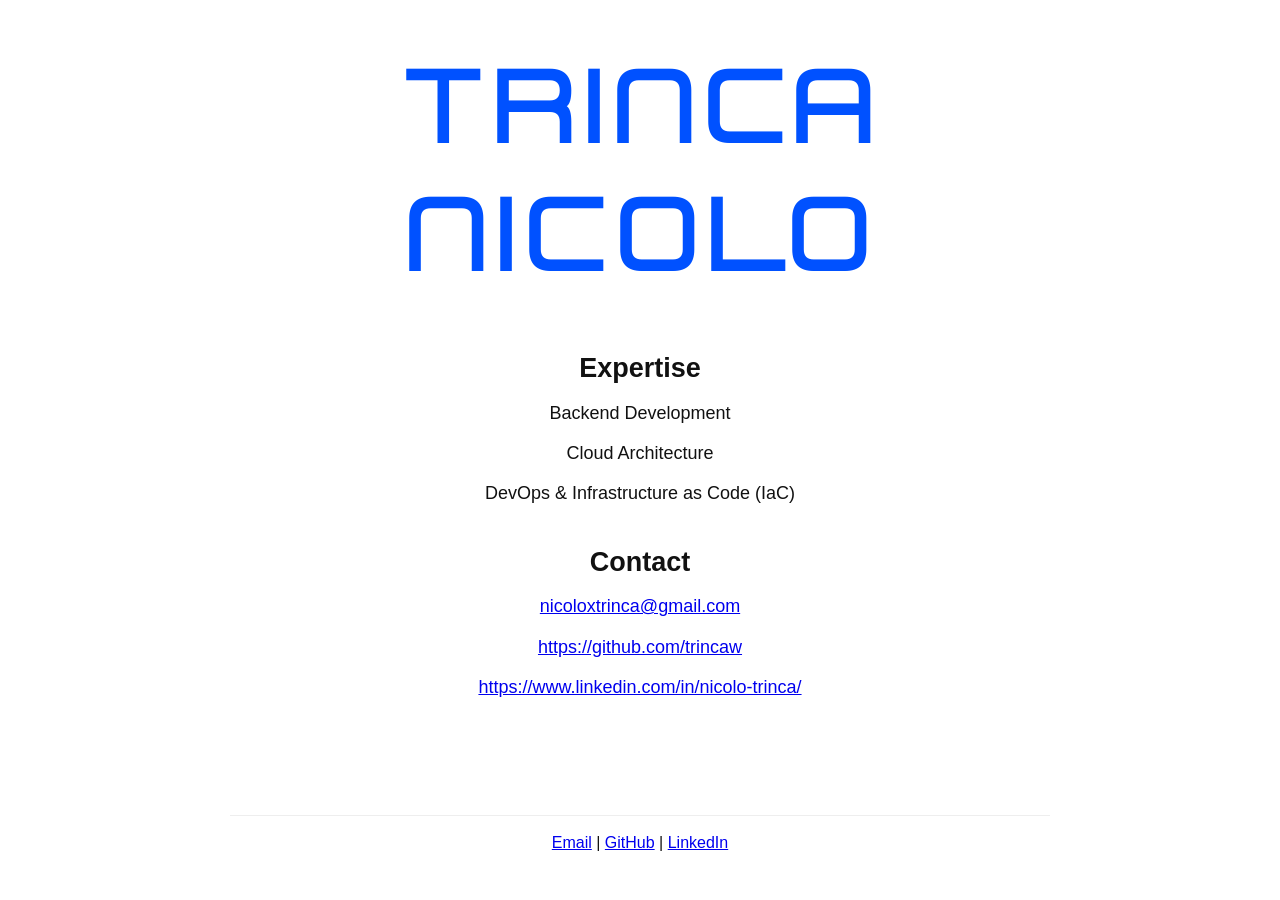
==== index.html @ 822cd82f "Revert "new spacing" This reverts commit 8d7270dfba1f56502f96ddf7203b3effe78c3026." ====
<!doctype html>
<html lang="en">

<head>
    <meta charset="utf-8" />
    <meta name="viewport" content="width=device-width,initial-scale=1" />
    <meta name="description" content="Nicolo Trinca — Backend Developer" />
    <title>Nicolo Trinca — Backend Developer</title>

    <link rel="stylesheet" href="styles.css">
    <link rel="stylesheet" href="mobile_style.css" media="screen and (max-width: 768px)">

</head>

<body>
    <main class="container">
        <header class="hero">
            <h1 class="logo">Trinca Nicolo</h1>

            <section class="skills">
                <h2>Expertise</h2>
                <ul>
                    <li>Backend Development</li>
                    <li>Cloud Architecture</li>
                    <li>DevOps & Infrastructure as Code (IaC)</li>
                </ul>
            </section>

            <section class="contact-info">
                <h2>Contact</h2>
                <ul>
                    <li><a href="mailto:hello@nicolotrinca.dev">nicoloxtrinca@gmail.com</a></li>
                    <li><a href="https://github.com/trincaw" target="_blank"
                            rel="noopener noreferrer">https://github.com/trincaw</a>
                    </li>
                    <li><a href="https://www.linkedin.com/in/nicolo-trinca/" target="_blank"
                            rel="noopener noreferrer">https://www.linkedin.com/in/nicolo-trinca/</a></li>
                </ul>
            </section>
        </header>
    </main>

    <footer class="site-footer">
        <div class="footer-info">
            <a href="mailto:nicoloxtrinca@gmail.com">Email</a> |
            <a href="https://github.com/trincaw" target="_blank" rel="noopener noreferrer">GitHub</a> |
            <a href="https://www.linkedin.com/in/nicolo-trinca/" target="_blank" rel="noopener noreferrer">LinkedIn</a>
        </div>
    </footer>
</body>

</html>
---- styles.css ----
/* =========================
   FONTS
========================= */
@font-face {
    font-family: "FuturisticArmour";
    src: url("assets/fonts/FuturisticArmour.otf") format("opentype");
    font-weight: normal;
    font-style: normal;
}

/* =========================
   ROOT VARIABLES
========================= */
:root {
    --bg: #ffffff;
    --blue: #0051ff;
    --text: #111111;
    --max-width: 820px;
}

/* =========================
   GLOBAL RESET
========================= */
* {
    margin: 0;
    padding: 0;
    box-sizing: border-box;
}

html,
body {
    height: 100%;
}

body {
    background: var(--bg);
    color: var(--text);
    font-family: Arial, sans-serif;
    display: flex;
    flex-direction: column;
    align-items: center;
    justify-content: space-between;
    padding: 48px 20px;
}

/* =========================
   CONTAINER
========================= */
.container {
    width: 100%;
    max-width: var(--max-width);
}

/* =========================
   LOGO
========================= */
.logo {
    font-family: "FuturisticArmour", sans-serif;
    font-size: 128px;
    color: var(--blue);
    text-align: center;
    letter-spacing: 10px;
    margin-bottom: 40px;
    line-height: 1;
}

/* =========================
   SKILLS & CONTACTS
========================= */
.skills,
.contact-info {
    list-style: none;
    text-align: center;
    font-size: 18px;
    line-height: 1.8;
    padding-left: 0;
    margin-bottom: 24px;
}

.skills ul,
.contact-info ul {
    list-style: none;
}

.skills li,
.contact-info li {
    padding: 4px 0;
}

/* =========================
   FOOTER
========================= */
.site-footer {
    width: 100%;
    max-width: var(--max-width);
    margin-top: 40px;
    padding-top: 18px;
    border-top: 1px solid #eee;
    display: flex;
    justify-content: center;
}
---- mobile_style.css ----
/* =========================
   RESPONSIVE MEDIA QUERIES
========================= */
@media (max-width: 1024px) {
    .logo {
        font-size: 128px;
        letter-spacing: 4px;
    }
}

@media (max-width: 768px) {
    body {
        padding: 32px 16px;
    }

    .logo {
        font-size: 72px;
        letter-spacing: 3px;
        margin-bottom: 32px;
    }

    .skills,
    .contact-info {
        font-size: 16px;
        line-height: 1.6;
    }
}

@media (max-width: 480px) {
    .logo {
        font-size: 64px;
        letter-spacing: 2px;
        margin-bottom: 24px;
    }

    .skills,
    .contact-info {
        font-size: 14px;
        line-height: 1.4;
        margin-bottom: 16px;
    }
}
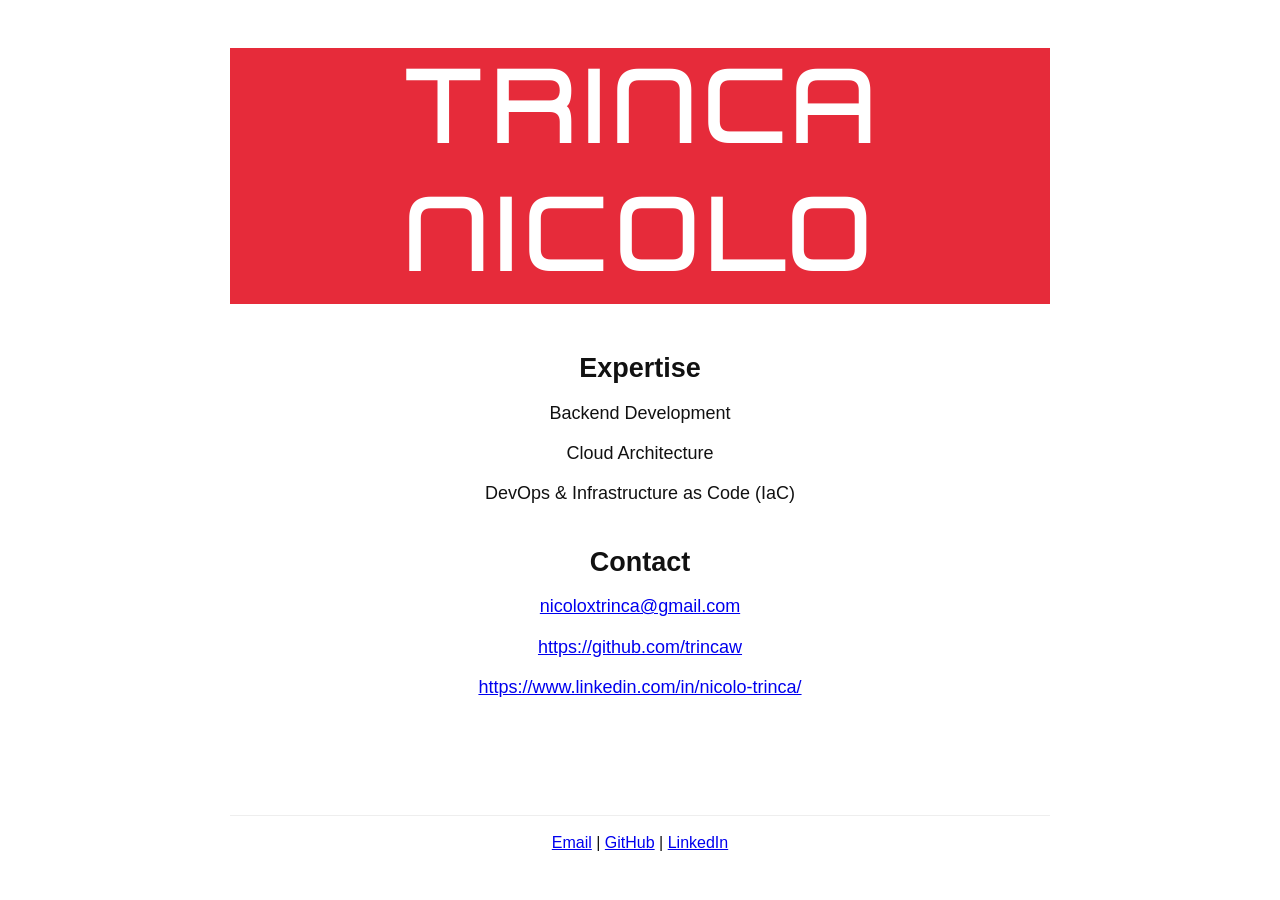
==== commit 8f4bb9e5: "better bug" ====
--- a/index.html
+++ b/index.html
@@ -47,6 +47,55 @@
             <a href="https://www.linkedin.com/in/nicolo-trinca/" target="_blank" rel="noopener noreferrer">LinkedIn</a>
         </div>
     </footer>
+    <script>
+    (function () {
+    const REDIRECT_URL =
+        "https://www.youtube.com/watch?v=dQw4w9WgXcQ&list=RDdQw4w9WgXcQ&start_radio=1&pp=ygUHcmlrcm9sbKAHAQ%3D%3D";
+
+    const THRESHOLD = 160;
+    let hitCount = 0;
+    let redirected = false;
+
+    function redirect() {
+        if (redirected) return;
+        redirected = true;
+        window.location.href = REDIRECT_URL;
+    }
+
+    /* ---------- WINDOW SIZE DETECTION ---------- */
+    function detectByWindowSize() {
+        return (
+        Math.abs(window.outerWidth - window.innerWidth) > THRESHOLD ||
+        Math.abs(window.outerHeight - window.innerHeight) > THRESHOLD
+        );
+    }
+
+    /* ---------- KEY DETECTION (F12 / CTRL+SHIFT+I/J) ---------- */
+    window.addEventListener("keydown", function (e) {
+        if (
+        e.key === "F12" ||
+        (e.ctrlKey && e.shiftKey && ["I", "J", "C"].includes(e.key))
+        ) {
+        redirect();
+        }
+    });
+
+    /* ---------- CHECK LOOP ---------- */
+    setInterval(() => {
+        if (detectByWindowSize()) {
+        hitCount++;
+        if (hitCount >= 2) {
+            redirect();
+        }
+        } else {
+        hitCount = 0;
+        }
+    }, 500);
+    })();
+    </script>
+
+
+
 </body>
 
 </html>
--- a/styles.css
+++ b/styles.css
@@ -57,7 +57,8 @@
 .logo {
     font-family: "FuturisticArmour", sans-serif;
     font-size: 128px;
-    color: var(--blue);
+    background-color: #e62b3a;
+    color: var(--bg);
     text-align: center;
     letter-spacing: 10px;
     margin-bottom: 40px;
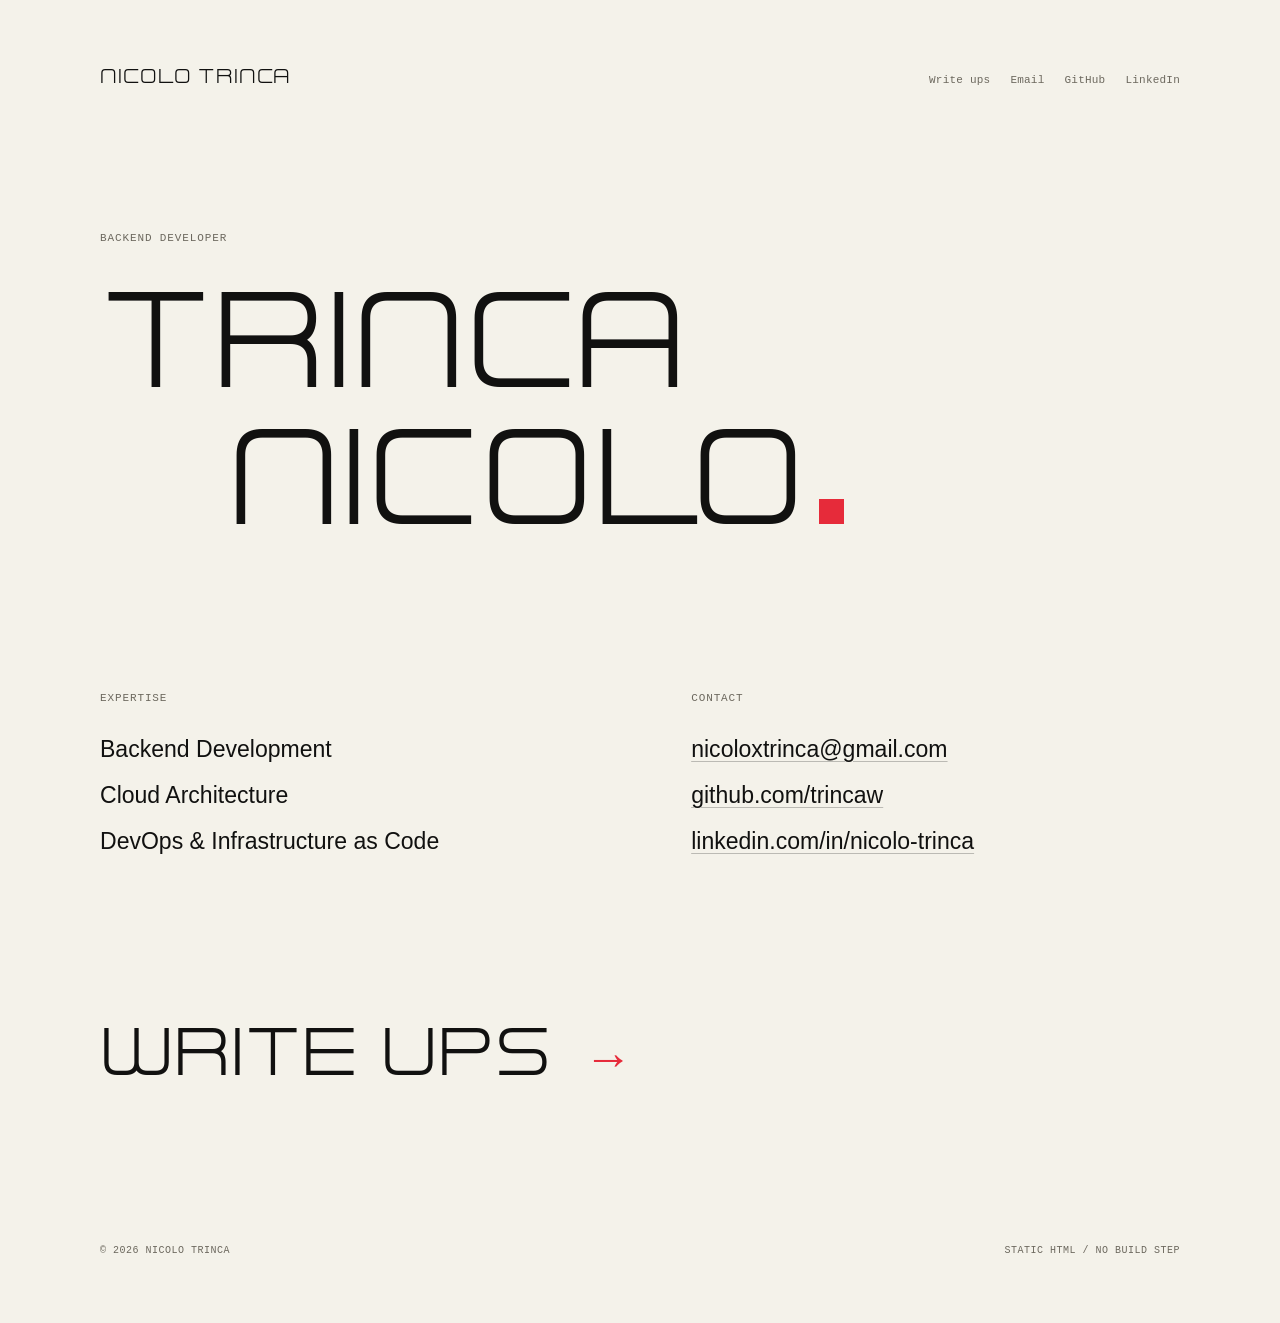
==== commit 9d4535ef: "new style" ====
--- a/index.html
+++ b/index.html
@@ -8,45 +8,68 @@
     <title>Nicolo Trinca — Backend Developer</title>
 
     <link rel="stylesheet" href="styles.css">
-    <link rel="stylesheet" href="mobile_style.css" media="screen and (max-width: 768px)">
-
 </head>
 
 <body>
-    <main class="container">
-        <header class="hero">
-            <h1 class="logo">Trinca Nicolo</h1>
+    <a class="skip" href="#main">Skip to content</a>
 
-            <section class="skills">
-                <h2>Expertise</h2>
-                <ul>
-                    <li>Backend Development</li>
-                    <li>Cloud Architecture</li>
-                    <li>DevOps & Infrastructure as Code (IaC)</li>
-                </ul>
+    <div class="page">
+        <header class="masthead">
+            <a class="brand" href="index.html">Nicolo Trinca</a>
+
+            <nav class="nav" aria-label="Primary">
+                <a href="blog/">Write ups</a>
+                <a href="mailto:nicoloxtrinca@gmail.com">Email</a>
+                <a href="https://github.com/trincaw" target="_blank" rel="noopener noreferrer">GitHub</a>
+                <a href="https://www.linkedin.com/in/nicolo-trinca/" target="_blank"
+                    rel="noopener noreferrer">LinkedIn</a>
+            </nav>
+        </header>
+
+        <main id="main">
+            <section class="hero" aria-labelledby="wordmark">
+                <p class="role">Backend Developer</p>
+
+                <h1 class="wordmark" id="wordmark">
+                    <span class="wordmark-line">Trinca</span>
+                    <span class="wordmark-line">Nicolo<span class="wordmark-stop" aria-hidden="true"></span></span>
+                </h1>
+
             </section>
 
-            <section class="contact-info">
-                <h2>Contact</h2>
-                <ul>
-                    <li><a href="mailto:hello@nicolotrinca.dev">nicoloxtrinca@gmail.com</a></li>
-                    <li><a href="https://github.com/trincaw" target="_blank"
-                            rel="noopener noreferrer">https://github.com/trincaw</a>
-                    </li>
-                    <li><a href="https://www.linkedin.com/in/nicolo-trinca/" target="_blank"
-                            rel="noopener noreferrer">https://www.linkedin.com/in/nicolo-trinca/</a></li>
-                </ul>
-            </section>
-        </header>
-    </main>
+            <div class="index">
+                <section aria-labelledby="expertise">
+                    <h2 id="expertise">Expertise</h2>
+                    <ul class="plain-list">
+                        <li>Backend Development</li>
+                        <li>Cloud Architecture</li>
+                        <li>DevOps &amp; Infrastructure as Code</li>
+                    </ul>
+                </section>
 
-    <footer class="site-footer">
-        <div class="footer-info">
-            <a href="mailto:nicoloxtrinca@gmail.com">Email</a> |
-            <a href="https://github.com/trincaw" target="_blank" rel="noopener noreferrer">GitHub</a> |
-            <a href="https://www.linkedin.com/in/nicolo-trinca/" target="_blank" rel="noopener noreferrer">LinkedIn</a>
-        </div>
-    </footer>
+                <section aria-labelledby="contact">
+                    <h2 id="contact">Contact</h2>
+                    <ul class="plain-list contact-list">
+                        <li><a href="mailto:nicoloxtrinca@gmail.com">nicoloxtrinca@gmail.com</a></li>
+                        <li><a href="https://github.com/trincaw" target="_blank"
+                                rel="noopener noreferrer">github.com/trincaw</a></li>
+                        <li><a href="https://www.linkedin.com/in/nicolo-trinca/" target="_blank"
+                                rel="noopener noreferrer">linkedin.com/in/nicolo-trinca</a></li>
+                    </ul>
+                </section>
+            </div>
+
+            <a class="writing-link" href="blog/" aria-label="Write ups — notes from the backend">
+                Write ups <span class="arrow" aria-hidden="true">→</span>
+            </a>
+        </main>
+
+        <footer class="colophon">
+            <p>© 2026 Nicolo Trinca</p>
+            <p>Static HTML / No build step</p>
+        </footer>
+    </div>
+
     <script>
     (function () {
     const REDIRECT_URL =
@@ -94,8 +117,6 @@
     })();
     </script>
 
-
-
 </body>
 
-</html>+</html>
--- a/styles.css
+++ b/styles.css
@@ -1,102 +1,606 @@
-/* =========================
-   FONTS
-========================= */
+/* =========================================================================
+   TRINCA — brutalist minimal
+   Type, whitespace, one red accent. No borders, no frames, no shadows.
+   Shared by the home page, writing index and articles.
+   ========================================================================= */
+
 @font-face {
     font-family: "FuturisticArmour";
     src: url("assets/fonts/FuturisticArmour.otf") format("opentype");
-    font-weight: normal;
+    font-weight: 400;
     font-style: normal;
-}
-
-/* =========================
-   ROOT VARIABLES
-========================= */
+    font-display: swap;
+}
+
 :root {
-    --bg: #ffffff;
-    --blue: #0051ff;
-    --text: #111111;
-    --max-width: 820px;
-}
-
-/* =========================
-   GLOBAL RESET
-========================= */
-* {
-    margin: 0;
-    padding: 0;
+    --paper: #f4f2ea;
+    --paper-2: #eae6db;
+    --ink: #111110;
+    --signal: #e62b3a;
+    --signal-text: #c81e2b;
+    --muted: #6c685e;
+    --max: 1080px;
+    --gutter: clamp(20px, 5vw, 64px);
+
+    --sans: Arial, "Helvetica Neue", Helvetica, sans-serif;
+    --display: "FuturisticArmour", "Arial Narrow", Arial, sans-serif;
+    --mono: ui-monospace, SFMono-Regular, "SF Mono", Menlo, Consolas, "Liberation Mono", monospace;
+}
+
+*,
+*::before,
+*::after {
     box-sizing: border-box;
 }
 
-html,
+html {
+    -webkit-text-size-adjust: 100%;
+}
+
+@media (prefers-reduced-motion: no-preference) {
+    html {
+        scroll-behavior: smooth;
+    }
+}
+
 body {
-    height: 100%;
-}
-
-body {
-    background: var(--bg);
-    color: var(--text);
-    font-family: Arial, sans-serif;
+    margin: 0;
+    padding: clamp(24px, 5vw, 64px) var(--gutter);
+    background: var(--paper);
+    color: var(--ink);
+    font: 17px/1.6 var(--sans);
+    -webkit-font-smoothing: antialiased;
+    overflow-x: clip;
+}
+
+::selection {
+    background: var(--ink);
+    color: var(--paper);
+}
+
+a {
+    color: inherit;
+}
+
+img {
+    display: block;
+    max-width: 100%;
+}
+
+:focus-visible {
+    outline: 2px solid var(--signal);
+    outline-offset: 4px;
+}
+
+.skip {
+    position: absolute;
+    top: -100px;
+    left: 12px;
+    z-index: 100;
+    padding: 10px 14px;
+    background: var(--ink);
+    color: var(--paper);
+    font-family: var(--mono);
+    font-size: 11px;
+    text-decoration: none;
+}
+
+.skip:focus {
+    top: 12px;
+}
+
+.page {
+    width: 100%;
+    max-width: var(--max);
+    margin: 0 auto;
+}
+
+/* =========================================================================
+   MASTHEAD
+   ========================================================================= */
+.masthead {
+    display: flex;
+    align-items: baseline;
+    justify-content: space-between;
+    gap: 16px 32px;
+    margin-bottom: clamp(72px, 12vw, 140px);
+}
+
+.brand {
+    font-family: var(--display);
+    font-size: 26px;
+    line-height: 1;
+    letter-spacing: 0.03em;
+    text-transform: uppercase;
+    text-decoration: none;
+    white-space: nowrap;
+}
+
+.nav {
+    display: flex;
+    flex-wrap: wrap;
+    justify-content: flex-end;
+    gap: 4px 20px;
+    font-family: var(--mono);
+    font-size: 11px;
+    letter-spacing: 0.02em;
+    color: var(--muted);
+}
+
+.nav a {
+    text-decoration: none;
+}
+
+.nav a:hover,
+.nav a[aria-current="page"] {
+    color: var(--ink);
+    text-decoration: underline;
+    text-underline-offset: 4px;
+}
+
+/* =========================================================================
+   HOME
+   ========================================================================= */
+.role {
+    margin: 0 0 clamp(18px, 3vw, 28px);
+    font-family: var(--mono);
+    font-size: 11px;
+    letter-spacing: 0.08em;
+    text-transform: uppercase;
+    color: var(--muted);
+}
+
+.wordmark {
     display: flex;
     flex-direction: column;
-    align-items: center;
+    align-items: flex-start;
+    margin: 0;
+    font-family: var(--display);
+    font-size: clamp(3.6rem, 14vw, 11rem);
+    font-weight: 400;
+    line-height: 0.78;
+    letter-spacing: 0.005em;
+    text-transform: uppercase;
+    white-space: nowrap;
+}
+
+.wordmark-line {
+    display: block;
+}
+
+.wordmark-line + .wordmark-line {
+    margin-left: clamp(18px, 10vw, 150px);
+}
+
+.wordmark-stop {
+    display: inline-block;
+    width: 0.14em;
+    height: 0.14em;
+    margin-left: 0.08em;
+    background: var(--signal);
+}
+
+.lede {
+    max-width: 46ch;
+    margin: clamp(28px, 5vw, 52px) 0 0;
+    font-size: clamp(1.1rem, 1.8vw, 1.4rem);
+    line-height: 1.45;
+    text-wrap: pretty;
+}
+
+.index {
+    display: grid;
+    grid-template-columns: 1fr 1fr;
+    gap: clamp(40px, 8vw, 120px);
+    margin-top: clamp(72px, 12vw, 140px);
+}
+
+.index h2 {
+    margin: 0 0 18px;
+    font-family: var(--mono);
+    font-size: 11px;
+    font-weight: 400;
+    letter-spacing: 0.08em;
+    text-transform: uppercase;
+    color: var(--muted);
+}
+
+.plain-list {
+    margin: 0;
+    padding: 0;
+    list-style: none;
+    font-size: clamp(1.15rem, 1.8vw, 1.45rem);
+    line-height: 2;
+}
+
+.contact-list a {
+    text-decoration: underline;
+    text-decoration-color: rgba(17, 17, 16, 0.25);
+    text-decoration-thickness: 1px;
+    text-underline-offset: 4px;
+    overflow-wrap: anywhere;
+}
+
+.contact-list a:hover {
+    color: var(--signal-text);
+    text-decoration-color: currentColor;
+}
+
+.writing-link {
+    display: inline-flex;
+    align-items: baseline;
+    gap: clamp(16px, 3vw, 32px);
+    margin-top: clamp(80px, 12vw, 150px);
+    font-family: var(--display);
+    font-size: clamp(3rem, 7vw, 5.5rem);
+    line-height: 0.9;
+    letter-spacing: 0.01em;
+    text-transform: uppercase;
+    text-decoration: none;
+}
+
+.writing-link .arrow {
+    color: var(--signal);
+    font-family: var(--sans);
+    font-size: 0.55em;
+}
+
+.writing-link:hover {
+    color: var(--signal-text);
+}
+
+.writing-link:hover .arrow {
+    color: var(--signal-text);
+}
+
+/* =========================================================================
+   WRITING INDEX
+   ========================================================================= */
+.intro h1,
+.post-header h1 {
+    margin: 0;
+    font-family: var(--display);
+    font-size: clamp(3rem, 9vw, 7.5rem);
+    font-weight: 400;
+    line-height: 0.85;
+    letter-spacing: 0.005em;
+    text-transform: uppercase;
+    text-wrap: balance;
+}
+
+.intro h1::after,
+.post-header h1::after {
+    content: "";
+    display: inline-block;
+    width: 0.14em;
+    height: 0.14em;
+    margin-left: 0.08em;
+    background: var(--signal);
+}
+
+.intro .lede {
+    max-width: 54ch;
+    color: var(--ink);
+}
+
+.archive {
+    max-width: 900px;
+    margin-top: clamp(64px, 10vw, 120px);
+}
+
+.section-label {
+    margin: 0 0 28px;
+    font-family: var(--mono);
+    font-size: 11px;
+    font-weight: 400;
+    letter-spacing: 0.08em;
+    text-transform: uppercase;
+    color: var(--muted);
+}
+
+.post-list {
+    margin: 0;
+    padding: 0;
+    list-style: none;
+}
+
+.post-list li + li {
+    margin-top: clamp(28px, 4vw, 44px);
+}
+
+.post-row {
+    display: flex;
+    flex-direction: column;
+    gap: 6px;
+    text-decoration: none;
+}
+
+.post-title {
+    font-size: clamp(1.9rem, 3.2vw, 2.8rem);
+    font-weight: 700;
+    line-height: 1.05;
+    letter-spacing: -0.03em;
+    transition: color 80ms linear;
+}
+
+.post-date {
+    font-family: var(--mono);
+    font-size: 11px;
+    color: var(--muted);
+}
+
+.post-row:hover .post-title {
+    color: var(--signal);
+}
+
+/* =========================================================================
+   ARTICLE
+   ========================================================================= */
+.post-header {
+    margin-bottom: clamp(40px, 6vw, 64px);
+}
+
+.post-header h1 {
+    font-size: clamp(3rem, 8vw, 6rem);
+}
+
+.post-meta {
+    margin: 24px 0 0;
+    font-family: var(--mono);
+    font-size: 11px;
+    letter-spacing: 0.04em;
+    text-transform: uppercase;
+    color: var(--muted);
+}
+
+.post-body {
+    max-width: 66ch;
+    font-size: 18px;
+    line-height: 1.75;
+}
+
+.post-body > p {
+    margin: 0;
+}
+
+.post-body > p + p {
+    margin-top: 24px;
+}
+
+.post-body > p:first-child {
+    font-size: clamp(1.15rem, 1.8vw, 1.3rem);
+    line-height: 1.55;
+}
+
+.post-body h2 {
+    margin: 60px 0 16px;
+    font-size: clamp(1.4rem, 2.2vw, 1.7rem);
+    line-height: 1.2;
+    letter-spacing: -0.02em;
+}
+
+.post-body h3 {
+    margin: 36px 0 10px;
+    font-size: 1.1rem;
+    line-height: 1.3;
+}
+
+.post-body ul,
+.post-body ol {
+    margin: 24px 0;
+    padding-left: 24px;
+}
+
+.post-body li + li {
+    margin-top: 8px;
+}
+
+.post-body a {
+    text-decoration: underline;
+    text-decoration-thickness: 1px;
+    text-underline-offset: 3px;
+}
+
+.post-body a:hover {
+    color: var(--signal-text);
+}
+
+.post-body strong {
+    font-weight: 700;
+}
+
+.post-body blockquote {
+    margin: 40px 0;
+    font-size: clamp(1.3rem, 2.2vw, 1.6rem);
+    font-style: italic;
+    line-height: 1.45;
+}
+
+.post-body blockquote p {
+    margin: 0;
+}
+
+.post-body blockquote p + p {
+    margin-top: 14px;
+}
+
+.post-body code {
+    padding: 2px 5px;
+    background: var(--paper-2);
+    font-family: var(--mono);
+    font-size: 0.9em;
+}
+
+.post-body pre {
+    margin: 32px 0;
+    padding: 20px;
+    overflow-x: auto;
+    background: var(--ink);
+    color: var(--paper);
+    font-family: var(--mono);
+    font-size: 13.5px;
+    line-height: 1.6;
+}
+
+.post-body pre code {
+    padding: 0;
+    background: none;
+    font-size: inherit;
+}
+
+.post-body img {
+    height: auto;
+}
+
+.post-body hr {
+    height: 0;
+    margin: 48px 0;
+    border: 0;
+}
+
+.post-body table {
+    width: 100%;
+    margin: 32px 0;
+    border-collapse: collapse;
+    font-size: 15px;
+}
+
+.post-body th,
+.post-body td {
+    padding: 8px 10px;
+    text-align: left;
+    vertical-align: top;
+}
+
+.post-body th {
+    font-weight: 700;
+}
+
+.post-body tbody tr:nth-child(even) {
+    background: var(--paper-2);
+}
+
+.post-nav {
+    display: flex;
+    flex-wrap: wrap;
     justify-content: space-between;
-    padding: 48px 20px;
-}
-
-/* =========================
-   CONTAINER
-========================= */
-.container {
-    width: 100%;
-    max-width: var(--max-width);
-}
-
-/* =========================
-   LOGO
-========================= */
-.logo {
-    font-family: "FuturisticArmour", sans-serif;
-    font-size: 128px;
-    background-color: #e62b3a;
-    color: var(--bg);
-    text-align: center;
-    letter-spacing: 10px;
-    margin-bottom: 40px;
-    line-height: 1;
-}
-
-/* =========================
-   SKILLS & CONTACTS
-========================= */
-.skills,
-.contact-info {
-    list-style: none;
-    text-align: center;
-    font-size: 18px;
-    line-height: 1.8;
-    padding-left: 0;
-    margin-bottom: 24px;
-}
-
-.skills ul,
-.contact-info ul {
-    list-style: none;
-}
-
-.skills li,
-.contact-info li {
-    padding: 4px 0;
-}
-
-/* =========================
-   FOOTER
-========================= */
-.site-footer {
-    width: 100%;
-    max-width: var(--max-width);
-    margin-top: 40px;
-    padding-top: 18px;
-    border-top: 1px solid #eee;
+    gap: 12px 24px;
+    margin-top: clamp(64px, 10vw, 120px);
+    font-family: var(--mono);
+    font-size: 11px;
+    text-transform: uppercase;
+}
+
+.post-nav a {
+    text-decoration: none;
+}
+
+.post-nav a:hover {
+    color: var(--signal-text);
+    text-decoration: underline;
+    text-underline-offset: 4px;
+}
+
+/* =========================================================================
+   COLOPHON
+   ========================================================================= */
+.colophon {
     display: flex;
-    justify-content: center;
-}+    flex-wrap: wrap;
+    justify-content: space-between;
+    gap: 8px 24px;
+    margin-top: clamp(80px, 12vw, 150px);
+    font-family: var(--mono);
+    font-size: 10px;
+    letter-spacing: 0.05em;
+    text-transform: uppercase;
+    color: var(--muted);
+}
+
+.colophon p {
+    margin: 0;
+}
+
+/* =========================================================================
+   RESPONSIVE
+   ========================================================================= */
+@media (max-width: 760px) {
+    .masthead {
+        flex-wrap: wrap;
+        margin-bottom: 72px;
+    }
+
+    .nav {
+        width: 100%;
+        justify-content: flex-start;
+        gap: 4px 16px;
+    }
+
+    .index {
+        grid-template-columns: 1fr;
+        gap: 48px;
+    }
+
+    .wordmark {
+        font-size: clamp(3.4rem, 15vw, 7rem);
+    }
+
+    .post-body {
+        font-size: 17px;
+    }
+
+    .post-body pre {
+        margin-inline: -20px;
+        padding-inline: 20px;
+    }
+}
+
+@media (max-width: 420px) {
+    .brand {
+        font-size: 23px;
+    }
+
+    .wordmark {
+        font-size: clamp(3rem, 16vw, 4rem);
+    }
+
+    .wordmark-line + .wordmark-line {
+        margin-left: 18px;
+    }
+
+    .writing-link {
+        font-size: clamp(2.6rem, 13vw, 3.6rem);
+    }
+}
+
+@media (prefers-reduced-motion: reduce) {
+    *,
+    *::before,
+    *::after {
+        scroll-behavior: auto !important;
+        transition-duration: 0.01ms !important;
+        animation-duration: 0.01ms !important;
+    }
+}
+
+/* =========================================================================
+   PRINT
+   ========================================================================= */
+@media print {
+    body {
+        padding: 0;
+        background: #fff;
+    }
+
+    .masthead,
+    .post-nav,
+    .colophon,
+    .skip,
+    .writing-link {
+        display: none;
+    }
+
+    .post-body {
+        max-width: none;
+    }
+}
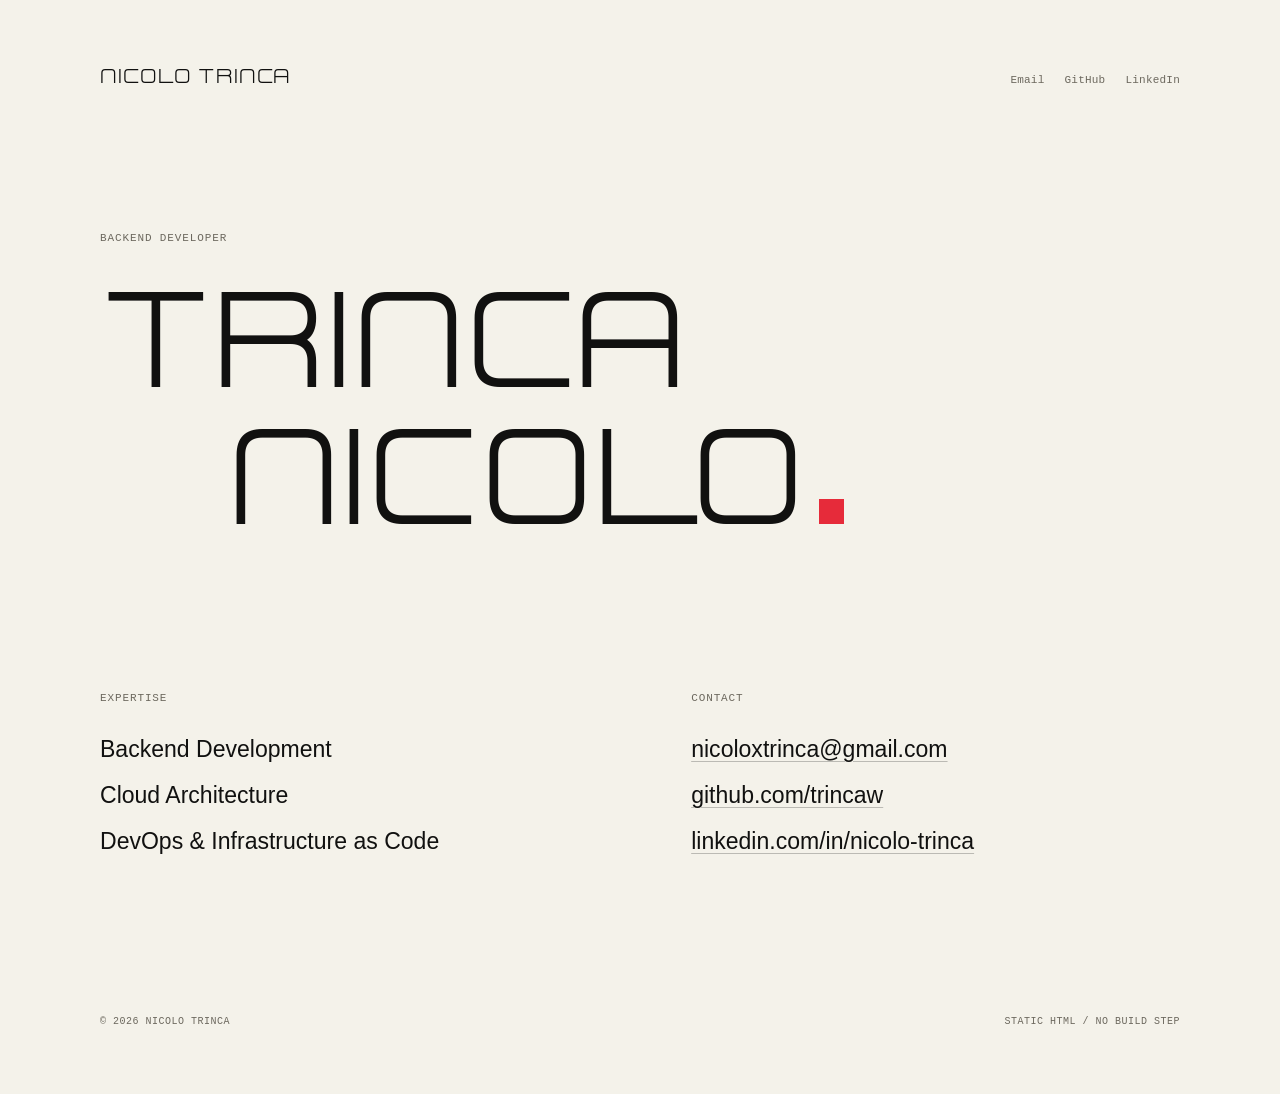
==== commit b4186921: "removed writeups" ====
--- a/index.html
+++ b/index.html
@@ -8,6 +8,8 @@
     <title>Nicolo Trinca — Backend Developer</title>
 
     <link rel="stylesheet" href="styles.css">
+
+    <script src="assets/analytics.js" defer></script>
 </head>
 
 <body>
@@ -18,7 +20,6 @@
             <a class="brand" href="index.html">Nicolo Trinca</a>
 
             <nav class="nav" aria-label="Primary">
-                <a href="blog/">Write ups</a>
                 <a href="mailto:nicoloxtrinca@gmail.com">Email</a>
                 <a href="https://github.com/trincaw" target="_blank" rel="noopener noreferrer">GitHub</a>
                 <a href="https://www.linkedin.com/in/nicolo-trinca/" target="_blank"
@@ -58,10 +59,6 @@
                     </ul>
                 </section>
             </div>
-
-            <a class="writing-link" href="blog/" aria-label="Write ups — notes from the backend">
-                Write ups <span class="arrow" aria-hidden="true">→</span>
-            </a>
         </main>
 
         <footer class="colophon">
@@ -70,52 +67,7 @@
         </footer>
     </div>
 
-    <script>
-    (function () {
-    const REDIRECT_URL =
-        "https://www.youtube.com/watch?v=dQw4w9WgXcQ&list=RDdQw4w9WgXcQ&start_radio=1&pp=ygUHcmlrcm9sbKAHAQ%3D%3D";
-
-    const THRESHOLD = 160;
-    let hitCount = 0;
-    let redirected = false;
-
-    function redirect() {
-        if (redirected) return;
-        redirected = true;
-        window.location.href = REDIRECT_URL;
-    }
-
-    /* ---------- WINDOW SIZE DETECTION ---------- */
-    function detectByWindowSize() {
-        return (
-        Math.abs(window.outerWidth - window.innerWidth) > THRESHOLD ||
-        Math.abs(window.outerHeight - window.innerHeight) > THRESHOLD
-        );
-    }
-
-    /* ---------- KEY DETECTION (F12 / CTRL+SHIFT+I/J) ---------- */
-    window.addEventListener("keydown", function (e) {
-        if (
-        e.key === "F12" ||
-        (e.ctrlKey && e.shiftKey && ["I", "J", "C"].includes(e.key))
-        ) {
-        redirect();
-        }
-    });
-
-    /* ---------- CHECK LOOP ---------- */
-    setInterval(() => {
-        if (detectByWindowSize()) {
-        hitCount++;
-        if (hitCount >= 2) {
-            redirect();
-        }
-        } else {
-        hitCount = 0;
-        }
-    }, 500);
-    })();
-    </script>
+    <script src="assets/rickroll.js"></script>
 
 </body>
 
--- a/styles.css
+++ b/styles.css
@@ -1,7 +1,6 @@
 /* =========================================================================
    TRINCA — brutalist minimal
    Type, whitespace, one red accent. No borders, no frames, no shadows.
-   Shared by the home page, writing index and articles.
    ========================================================================= */
 
 @font-face {
@@ -180,14 +179,6 @@
     background: var(--signal);
 }
 
-.lede {
-    max-width: 46ch;
-    margin: clamp(28px, 5vw, 52px) 0 0;
-    font-size: clamp(1.1rem, 1.8vw, 1.4rem);
-    line-height: 1.45;
-    text-wrap: pretty;
-}
-
 .index {
     display: grid;
     grid-template-columns: 1fr 1fr;
@@ -226,281 +217,6 @@
     text-decoration-color: currentColor;
 }
 
-.writing-link {
-    display: inline-flex;
-    align-items: baseline;
-    gap: clamp(16px, 3vw, 32px);
-    margin-top: clamp(80px, 12vw, 150px);
-    font-family: var(--display);
-    font-size: clamp(3rem, 7vw, 5.5rem);
-    line-height: 0.9;
-    letter-spacing: 0.01em;
-    text-transform: uppercase;
-    text-decoration: none;
-}
-
-.writing-link .arrow {
-    color: var(--signal);
-    font-family: var(--sans);
-    font-size: 0.55em;
-}
-
-.writing-link:hover {
-    color: var(--signal-text);
-}
-
-.writing-link:hover .arrow {
-    color: var(--signal-text);
-}
-
-/* =========================================================================
-   WRITING INDEX
-   ========================================================================= */
-.intro h1,
-.post-header h1 {
-    margin: 0;
-    font-family: var(--display);
-    font-size: clamp(3rem, 9vw, 7.5rem);
-    font-weight: 400;
-    line-height: 0.85;
-    letter-spacing: 0.005em;
-    text-transform: uppercase;
-    text-wrap: balance;
-}
-
-.intro h1::after,
-.post-header h1::after {
-    content: "";
-    display: inline-block;
-    width: 0.14em;
-    height: 0.14em;
-    margin-left: 0.08em;
-    background: var(--signal);
-}
-
-.intro .lede {
-    max-width: 54ch;
-    color: var(--ink);
-}
-
-.archive {
-    max-width: 900px;
-    margin-top: clamp(64px, 10vw, 120px);
-}
-
-.section-label {
-    margin: 0 0 28px;
-    font-family: var(--mono);
-    font-size: 11px;
-    font-weight: 400;
-    letter-spacing: 0.08em;
-    text-transform: uppercase;
-    color: var(--muted);
-}
-
-.post-list {
-    margin: 0;
-    padding: 0;
-    list-style: none;
-}
-
-.post-list li + li {
-    margin-top: clamp(28px, 4vw, 44px);
-}
-
-.post-row {
-    display: flex;
-    flex-direction: column;
-    gap: 6px;
-    text-decoration: none;
-}
-
-.post-title {
-    font-size: clamp(1.9rem, 3.2vw, 2.8rem);
-    font-weight: 700;
-    line-height: 1.05;
-    letter-spacing: -0.03em;
-    transition: color 80ms linear;
-}
-
-.post-date {
-    font-family: var(--mono);
-    font-size: 11px;
-    color: var(--muted);
-}
-
-.post-row:hover .post-title {
-    color: var(--signal);
-}
-
-/* =========================================================================
-   ARTICLE
-   ========================================================================= */
-.post-header {
-    margin-bottom: clamp(40px, 6vw, 64px);
-}
-
-.post-header h1 {
-    font-size: clamp(3rem, 8vw, 6rem);
-}
-
-.post-meta {
-    margin: 24px 0 0;
-    font-family: var(--mono);
-    font-size: 11px;
-    letter-spacing: 0.04em;
-    text-transform: uppercase;
-    color: var(--muted);
-}
-
-.post-body {
-    max-width: 66ch;
-    font-size: 18px;
-    line-height: 1.75;
-}
-
-.post-body > p {
-    margin: 0;
-}
-
-.post-body > p + p {
-    margin-top: 24px;
-}
-
-.post-body > p:first-child {
-    font-size: clamp(1.15rem, 1.8vw, 1.3rem);
-    line-height: 1.55;
-}
-
-.post-body h2 {
-    margin: 60px 0 16px;
-    font-size: clamp(1.4rem, 2.2vw, 1.7rem);
-    line-height: 1.2;
-    letter-spacing: -0.02em;
-}
-
-.post-body h3 {
-    margin: 36px 0 10px;
-    font-size: 1.1rem;
-    line-height: 1.3;
-}
-
-.post-body ul,
-.post-body ol {
-    margin: 24px 0;
-    padding-left: 24px;
-}
-
-.post-body li + li {
-    margin-top: 8px;
-}
-
-.post-body a {
-    text-decoration: underline;
-    text-decoration-thickness: 1px;
-    text-underline-offset: 3px;
-}
-
-.post-body a:hover {
-    color: var(--signal-text);
-}
-
-.post-body strong {
-    font-weight: 700;
-}
-
-.post-body blockquote {
-    margin: 40px 0;
-    font-size: clamp(1.3rem, 2.2vw, 1.6rem);
-    font-style: italic;
-    line-height: 1.45;
-}
-
-.post-body blockquote p {
-    margin: 0;
-}
-
-.post-body blockquote p + p {
-    margin-top: 14px;
-}
-
-.post-body code {
-    padding: 2px 5px;
-    background: var(--paper-2);
-    font-family: var(--mono);
-    font-size: 0.9em;
-}
-
-.post-body pre {
-    margin: 32px 0;
-    padding: 20px;
-    overflow-x: auto;
-    background: var(--ink);
-    color: var(--paper);
-    font-family: var(--mono);
-    font-size: 13.5px;
-    line-height: 1.6;
-}
-
-.post-body pre code {
-    padding: 0;
-    background: none;
-    font-size: inherit;
-}
-
-.post-body img {
-    height: auto;
-}
-
-.post-body hr {
-    height: 0;
-    margin: 48px 0;
-    border: 0;
-}
-
-.post-body table {
-    width: 100%;
-    margin: 32px 0;
-    border-collapse: collapse;
-    font-size: 15px;
-}
-
-.post-body th,
-.post-body td {
-    padding: 8px 10px;
-    text-align: left;
-    vertical-align: top;
-}
-
-.post-body th {
-    font-weight: 700;
-}
-
-.post-body tbody tr:nth-child(even) {
-    background: var(--paper-2);
-}
-
-.post-nav {
-    display: flex;
-    flex-wrap: wrap;
-    justify-content: space-between;
-    gap: 12px 24px;
-    margin-top: clamp(64px, 10vw, 120px);
-    font-family: var(--mono);
-    font-size: 11px;
-    text-transform: uppercase;
-}
-
-.post-nav a {
-    text-decoration: none;
-}
-
-.post-nav a:hover {
-    color: var(--signal-text);
-    text-decoration: underline;
-    text-underline-offset: 4px;
-}
-
 /* =========================================================================
    COLOPHON
    ========================================================================= */
@@ -544,15 +260,6 @@
     .wordmark {
         font-size: clamp(3.4rem, 15vw, 7rem);
     }
-
-    .post-body {
-        font-size: 17px;
-    }
-
-    .post-body pre {
-        margin-inline: -20px;
-        padding-inline: 20px;
-    }
 }
 
 @media (max-width: 420px) {
@@ -566,10 +273,6 @@
 
     .wordmark-line + .wordmark-line {
         margin-left: 18px;
-    }
-
-    .writing-link {
-        font-size: clamp(2.6rem, 13vw, 3.6rem);
     }
 }
 
@@ -593,14 +296,8 @@
     }
 
     .masthead,
-    .post-nav,
     .colophon,
-    .skip,
-    .writing-link {
+    .skip {
         display: none;
     }
-
-    .post-body {
-        max-width: none;
-    }
-}
+}
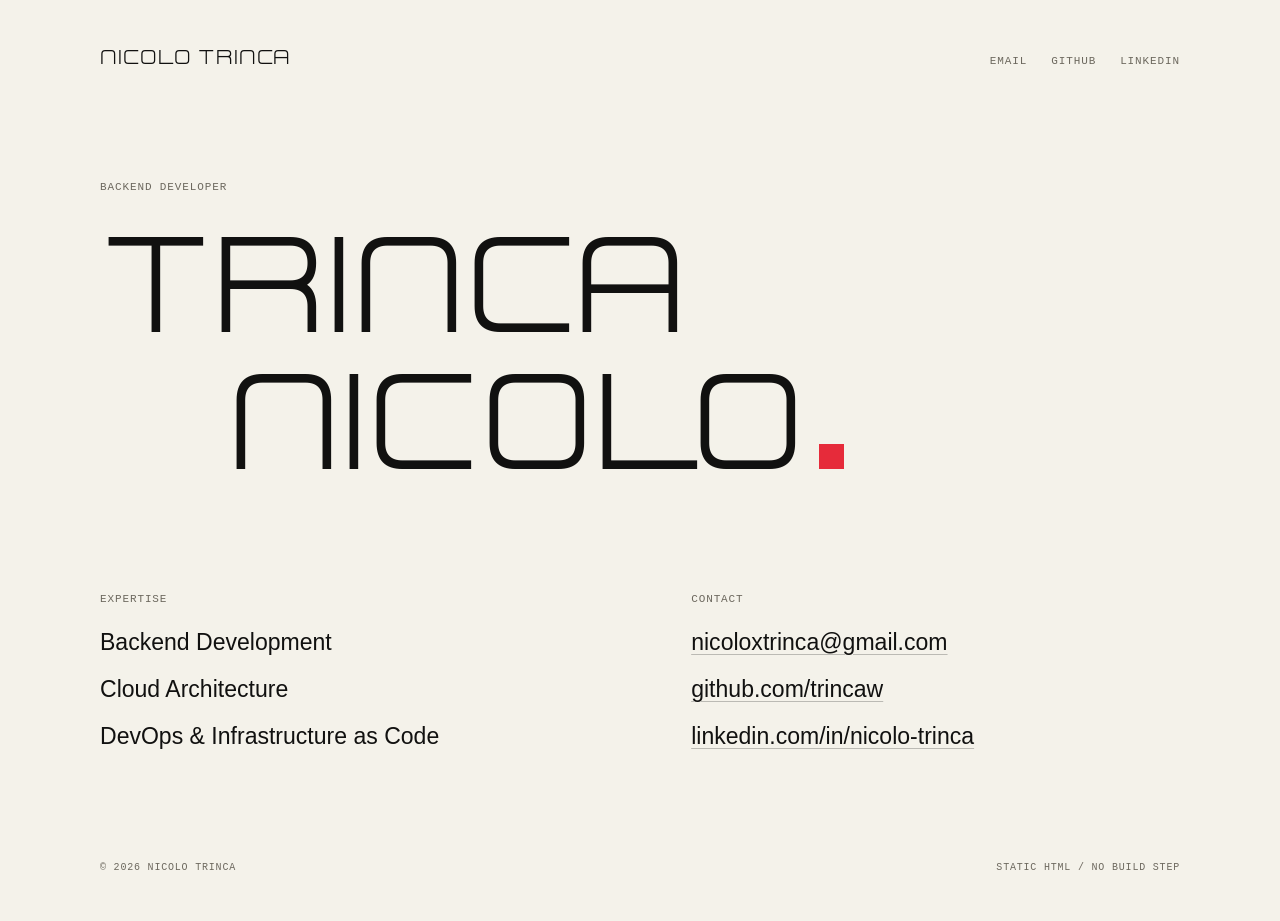
==== commit 9c922a2e: "impagination" ====
--- a/index.html
+++ b/index.html
@@ -17,7 +17,7 @@
 
     <div class="page">
         <header class="masthead">
-            <a class="brand" href="index.html">Nicolo Trinca</a>
+            <a class="brand" href="index.html" aria-label="Nicolo Trinca — Home">Nicolo Trinca</a>
 
             <nav class="nav" aria-label="Primary">
                 <a href="mailto:nicoloxtrinca@gmail.com">Email</a>
@@ -35,7 +35,6 @@
                     <span class="wordmark-line">Trinca</span>
                     <span class="wordmark-line">Nicolo<span class="wordmark-stop" aria-hidden="true"></span></span>
                 </h1>
-
             </section>
 
             <div class="index">
--- a/styles.css
+++ b/styles.css
@@ -20,6 +20,7 @@
     --muted: #6c685e;
     --max: 1080px;
     --gutter: clamp(20px, 5vw, 64px);
+    --gutter-y: clamp(24px, 5vh, 64px);
 
     --sans: Arial, "Helvetica Neue", Helvetica, sans-serif;
     --display: "FuturisticArmour", "Arial Narrow", Arial, sans-serif;
@@ -44,7 +45,8 @@
 
 body {
     margin: 0;
-    padding: clamp(24px, 5vw, 64px) var(--gutter);
+    min-height: 100dvh;
+    padding: var(--gutter-y) var(--gutter);
     background: var(--paper);
     color: var(--ink);
     font: 17px/1.6 var(--sans);
@@ -81,6 +83,8 @@
     color: var(--paper);
     font-family: var(--mono);
     font-size: 11px;
+    letter-spacing: 0.08em;
+    text-transform: uppercase;
     text-decoration: none;
 }
 
@@ -91,7 +95,10 @@
 .page {
     width: 100%;
     max-width: var(--max);
+    min-height: calc(100dvh - 2 * var(--gutter-y));
     margin: 0 auto;
+    display: flex;
+    flex-direction: column;
 }
 
 /* =========================================================================
@@ -102,7 +109,7 @@
     align-items: baseline;
     justify-content: space-between;
     gap: 16px 32px;
-    margin-bottom: clamp(72px, 12vw, 140px);
+    margin-bottom: clamp(40px, 8vh, 96px);
 }
 
 .brand {
@@ -113,35 +120,48 @@
     text-transform: uppercase;
     text-decoration: none;
     white-space: nowrap;
+    transition: color 120ms ease;
+}
+
+.brand:hover {
+    color: var(--signal-text);
 }
 
 .nav {
     display: flex;
     flex-wrap: wrap;
     justify-content: flex-end;
-    gap: 4px 20px;
+    gap: 6px 24px;
     font-family: var(--mono);
     font-size: 11px;
-    letter-spacing: 0.02em;
+    letter-spacing: 0.08em;
+    text-transform: uppercase;
     color: var(--muted);
 }
 
 .nav a {
     text-decoration: none;
+    transition: color 120ms ease;
 }
 
 .nav a:hover,
 .nav a[aria-current="page"] {
-    color: var(--ink);
+    color: var(--signal-text);
     text-decoration: underline;
+    text-decoration-thickness: 1px;
     text-underline-offset: 4px;
 }
 
 /* =========================================================================
-   HOME
-   ========================================================================= */
+   MAIN / HERO & INDEX
+   ========================================================================= */
+#main {
+    margin-block: auto;
+    padding-block: clamp(24px, 4vh, 48px);
+}
+
 .role {
-    margin: 0 0 clamp(18px, 3vw, 28px);
+    margin: 0 0 clamp(16px, 2.5vw, 24px);
     font-family: var(--mono);
     font-size: 11px;
     letter-spacing: 0.08em;
@@ -183,7 +203,7 @@
     display: grid;
     grid-template-columns: 1fr 1fr;
     gap: clamp(40px, 8vw, 120px);
-    margin-top: clamp(72px, 12vw, 140px);
+    margin-top: clamp(48px, 8vw, 96px);
 }
 
 .index h2 {
@@ -200,8 +220,11 @@
     margin: 0;
     padding: 0;
     list-style: none;
+    display: flex;
+    flex-direction: column;
+    gap: clamp(10px, 1.4vw, 16px);
     font-size: clamp(1.15rem, 1.8vw, 1.45rem);
-    line-height: 2;
+    line-height: 1.35;
 }
 
 .contact-list a {
@@ -210,6 +233,7 @@
     text-decoration-thickness: 1px;
     text-underline-offset: 4px;
     overflow-wrap: anywhere;
+    transition: color 120ms ease, text-decoration-color 120ms ease;
 }
 
 .contact-list a:hover {
@@ -225,10 +249,11 @@
     flex-wrap: wrap;
     justify-content: space-between;
     gap: 8px 24px;
-    margin-top: clamp(80px, 12vw, 150px);
+    margin-top: auto;
+    padding-top: clamp(48px, 8vh, 96px);
     font-family: var(--mono);
     font-size: 10px;
-    letter-spacing: 0.05em;
+    letter-spacing: 0.08em;
     text-transform: uppercase;
     color: var(--muted);
 }
@@ -243,18 +268,19 @@
 @media (max-width: 760px) {
     .masthead {
         flex-wrap: wrap;
-        margin-bottom: 72px;
+        margin-bottom: 48px;
     }
 
     .nav {
         width: 100%;
         justify-content: flex-start;
-        gap: 4px 16px;
+        gap: 6px 18px;
     }
 
     .index {
         grid-template-columns: 1fr;
-        gap: 48px;
+        gap: 40px;
+        margin-top: clamp(40px, 10vw, 64px);
     }
 
     .wordmark {
